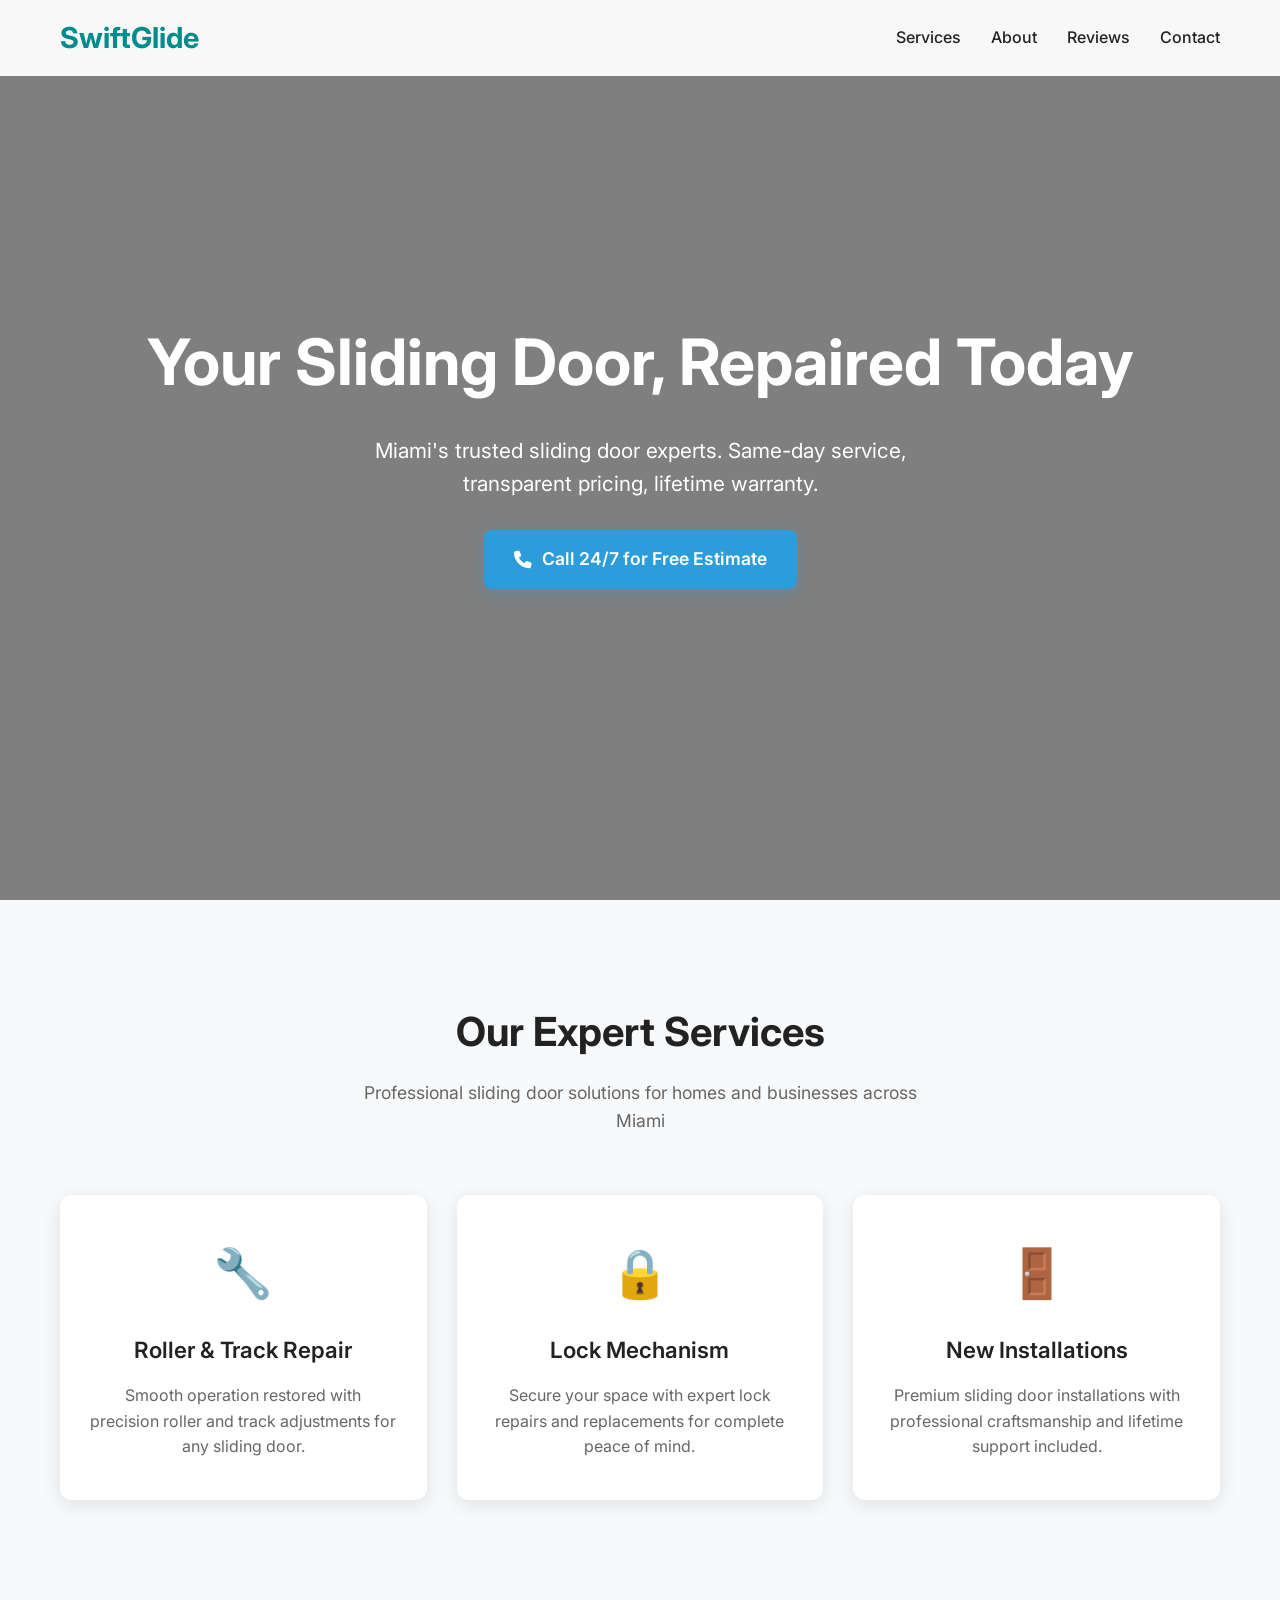
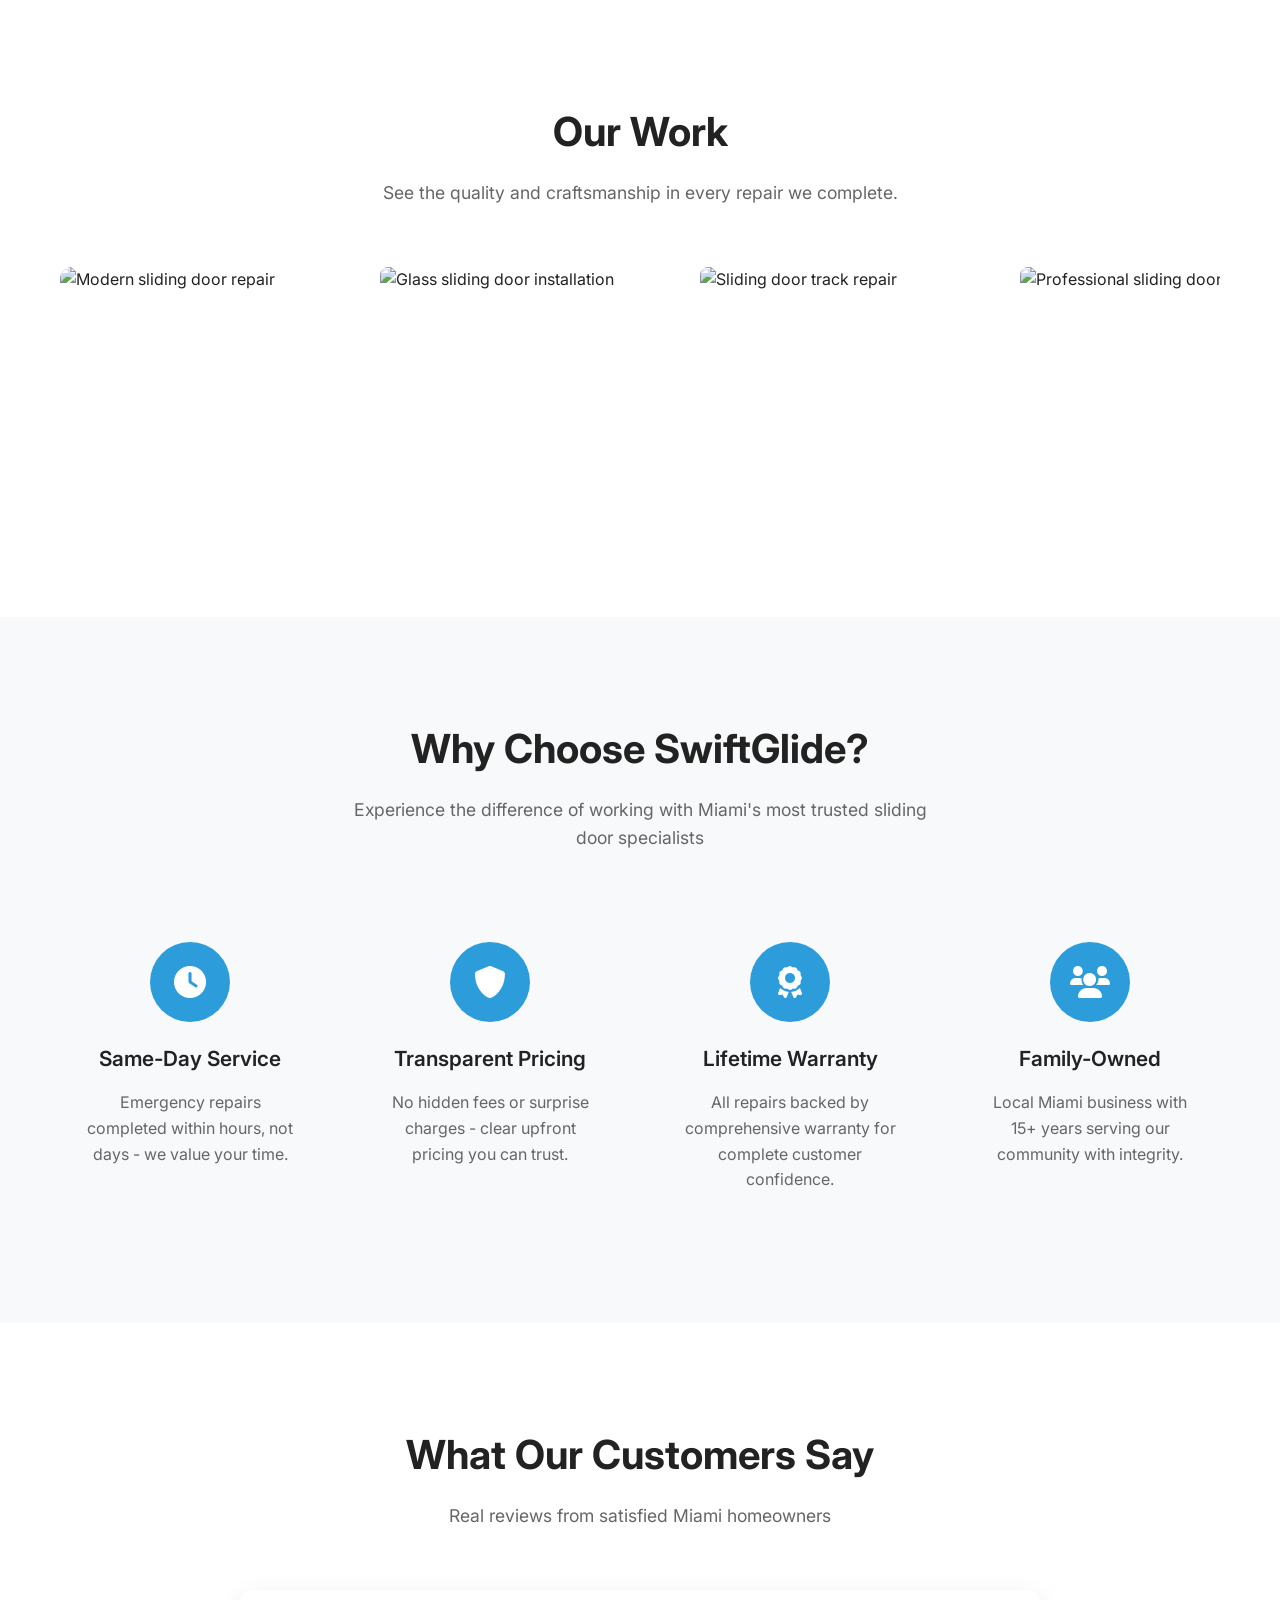
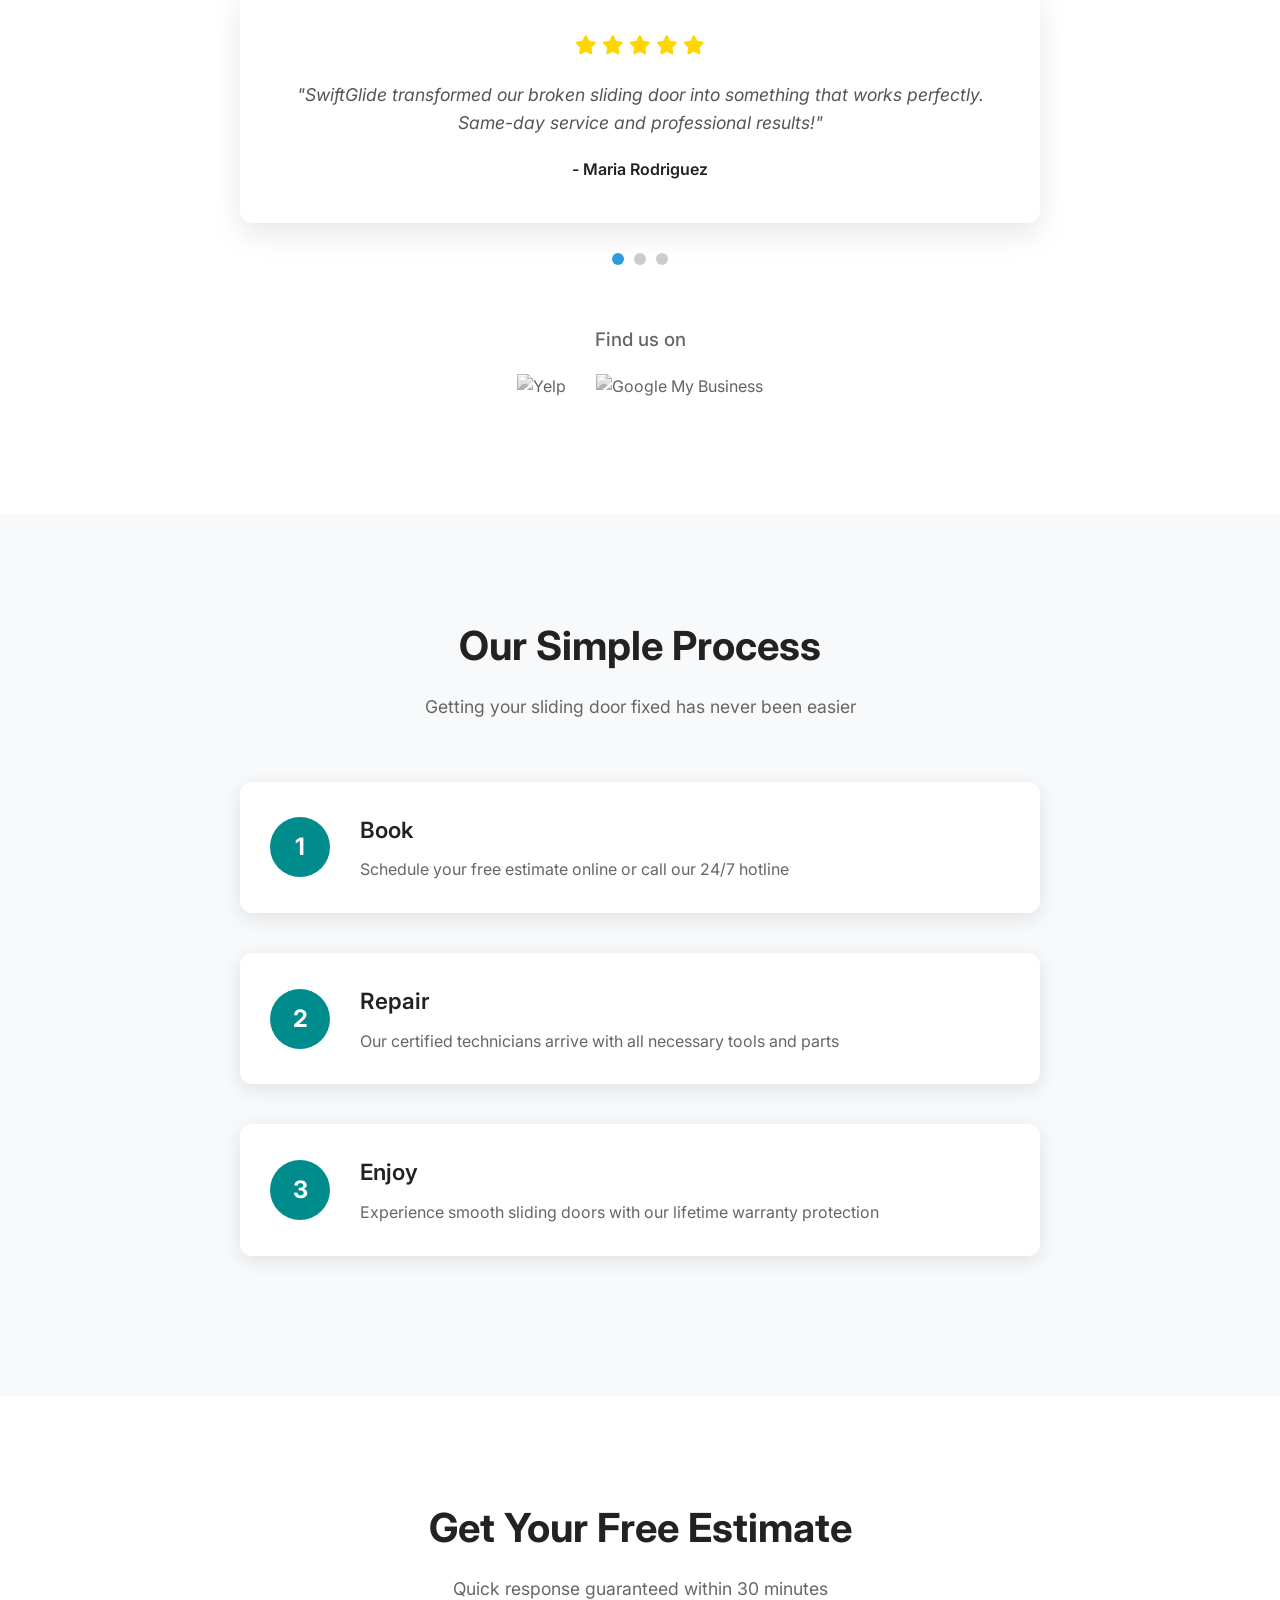
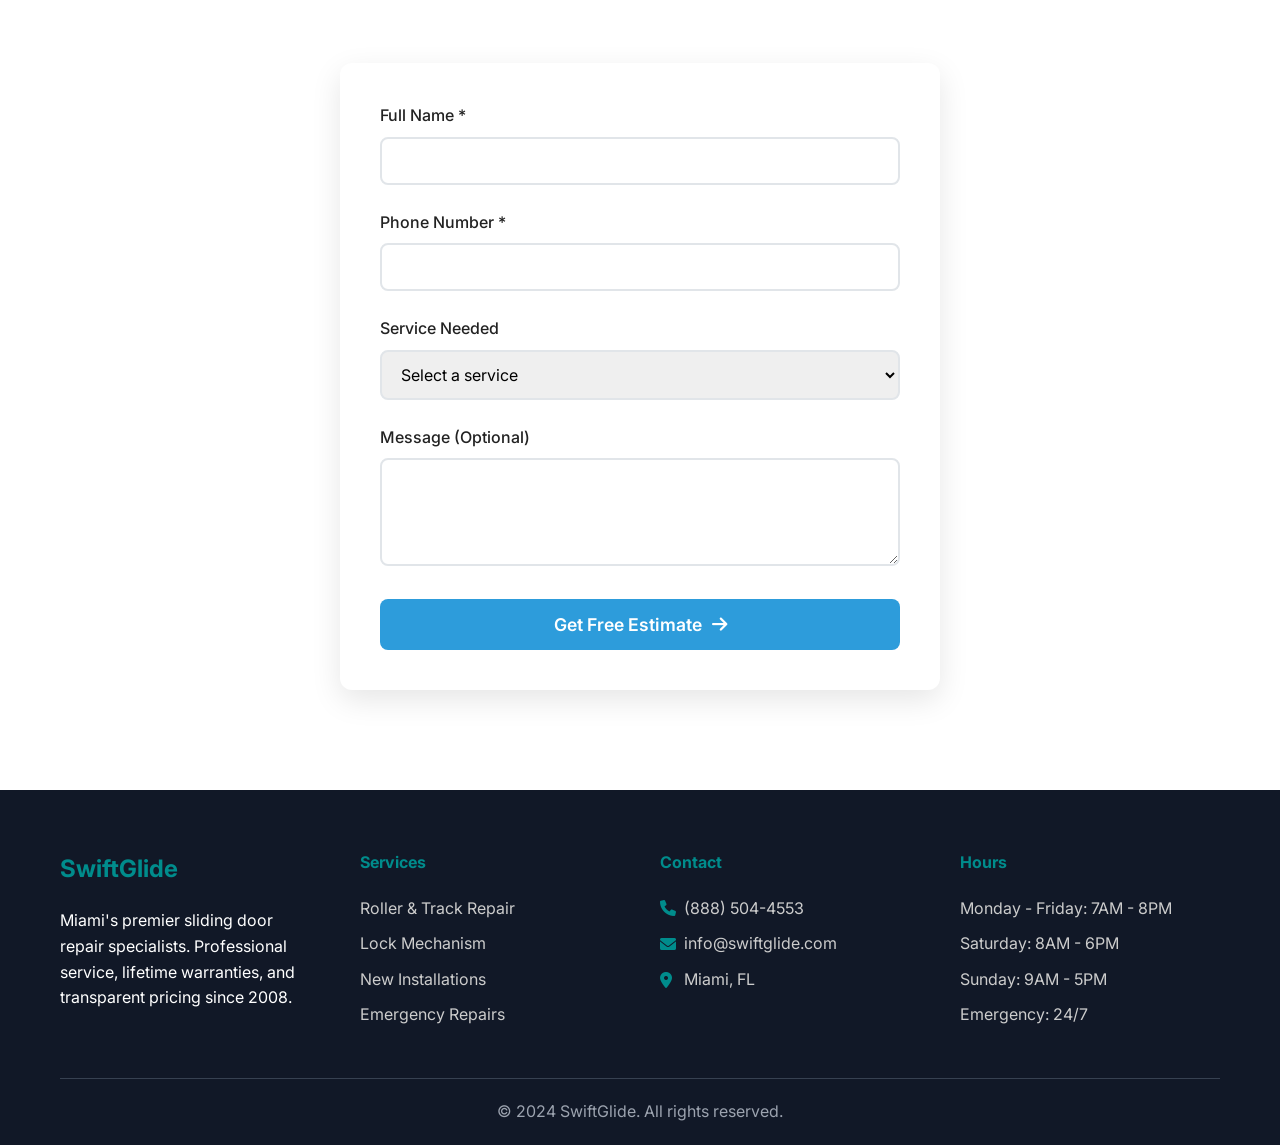
==== swiftglide.html @ d579239a "Create complete landing page for SwiftGlide sliding door repair service Co-authored-by: nehorayamar5" ====
<!DOCTYPE html>
<html lang="en">
<head>
    <meta charset="UTF-8">
    <meta name="viewport" content="width=device-width, initial-scale=1.0">
    <title>SwiftGlide - Miami's Premier Sliding Door Repair Experts</title>
    <link rel="preconnect" href="https://fonts.googleapis.com">
    <link rel="preconnect" href="https://fonts.gstatic.com" crossorigin>
    <link href="https://fonts.googleapis.com/css2?family=Inter:wght@300;400;500;600;700;800&display=swap" rel="stylesheet">
    <link rel="stylesheet" href="https://cdnjs.cloudflare.com/ajax/libs/font-awesome/6.0.0/css/all.min.css">
    
    <style>
        /* Reset and Base Styles */
        * {
            margin: 0;
            padding: 0;
            box-sizing: border-box;
        }

        html {
            scroll-behavior: smooth;
        }

        body {
            font-family: 'Inter', sans-serif;
            line-height: 1.6;
            color: #222;
            overflow-x: hidden;
        }

        .container {
            max-width: 1200px;
            margin: 0 auto;
            padding: 0 20px;
        }

        /* Fade-in Animation */
        .fade-in {
            opacity: 0;
            transform: translateY(30px);
            transition: opacity 0.6s ease, transform 0.6s ease;
        }

        .fade-in.visible {
            opacity: 1;
            transform: translateY(0);
        }

        /* Navigation */
        .navbar {
            position: fixed;
            top: 0;
            width: 100%;
            background: rgba(255, 255, 255, 0.95);
            backdrop-filter: blur(10px);
            z-index: 1000;
            transition: all 0.3s ease;
            padding: 15px 0;
        }

        .navbar.scrolled {
            background: rgba(255, 255, 255, 0.9);
            padding: 10px 0;
            box-shadow: 0 2px 20px rgba(0, 0, 0, 0.1);
        }

        .nav-container {
            max-width: 1200px;
            margin: 0 auto;
            padding: 0 20px;
            display: flex;
            justify-content: space-between;
            align-items: center;
        }

        .nav-logo h2 {
            color: #008C8C;
            font-weight: 700;
            font-size: 1.8rem;
        }

        .nav-menu {
            display: flex;
            list-style: none;
            gap: 30px;
        }

        .nav-link {
            text-decoration: none;
            color: #222;
            font-weight: 500;
            transition: color 0.3s ease;
        }

        .nav-link:hover {
            color: #2D9CDB;
        }

        .hamburger {
            display: none;
            flex-direction: column;
            cursor: pointer;
        }

        .bar {
            width: 25px;
            height: 3px;
            background: #222;
            margin: 3px 0;
            transition: 0.3s;
        }

        /* Hero Section */
        .hero {
            height: 100vh;
            background: linear-gradient(rgba(0, 0, 0, 0.5), rgba(0, 0, 0, 0.5)), 
                        url('https://images.unsplash.com/photo-1558618666-fcd25c85cd64?ixlib=rb-4.0.3&auto=format&fit=crop&w=1920&q=80') center/cover;
            display: flex;
            align-items: center;
            justify-content: center;
            text-align: center;
            color: white;
            position: relative;
        }

        .hero-content h1 {
            font-size: clamp(2.5rem, 5vw, 4rem);
            font-weight: 700;
            margin-bottom: 20px;
        }

        .hero-content p {
            font-size: clamp(1.1rem, 2vw, 1.3rem);
            margin-bottom: 30px;
            max-width: 600px;
            margin-left: auto;
            margin-right: auto;
        }

        .cta-button {
            display: inline-flex;
            align-items: center;
            gap: 10px;
            background: #2D9CDB;
            color: white;
            padding: 15px 30px;
            border-radius: 8px;
            text-decoration: none;
            font-weight: 600;
            font-size: 1.1rem;
            transition: all 0.3s ease;
            box-shadow: 0 4px 15px rgba(45, 156, 219, 0.3);
        }

        .cta-button:hover {
            background: #1E7FB8;
            transform: translateY(-2px);
            box-shadow: 0 6px 20px rgba(45, 156, 219, 0.4);
        }

        /* Section Headers */
        .section-header {
            text-align: center;
            margin-bottom: 60px;
        }

        .section-header h2 {
            font-size: clamp(2rem, 4vw, 2.5rem);
            font-weight: 700;
            margin-bottom: 15px;
            color: #222;
        }

        .section-header p {
            font-size: 1.1rem;
            color: #666;
            max-width: 600px;
            margin: 0 auto;
        }

        /* Services Section */
        .services {
            padding: 100px 0;
            background: #f8f9fa;
        }

        .services-grid {
            display: grid;
            grid-template-columns: repeat(auto-fit, minmax(300px, 1fr));
            gap: 30px;
        }

        .service-card {
            background: white;
            padding: 40px 30px;
            border-radius: 12px;
            text-align: center;
            box-shadow: 0 5px 20px rgba(0, 0, 0, 0.1);
            transition: all 0.3s ease;
        }

        .service-card:hover {
            transform: translateY(-10px);
            box-shadow: 0 15px 40px rgba(0, 0, 0, 0.15);
        }

        .service-icon {
            font-size: 3rem;
            margin-bottom: 20px;
        }

        .service-card h3 {
            font-size: 1.4rem;
            font-weight: 600;
            margin-bottom: 15px;
            color: #222;
        }

        .service-card p {
            color: #666;
            line-height: 1.6;
        }

        /* Gallery Section */
        .gallery {
            padding: 100px 0;
        }

        .gallery-container {
            overflow: hidden;
            border-radius: 12px;
        }

        .gallery-track {
            display: flex;
            gap: 20px;
            cursor: grab;
            user-select: none;
        }

        .gallery-track:active {
            cursor: grabbing;
        }

        .gallery-item {
            flex: 0 0 300px;
            height: 250px;
            border-radius: 8px;
            overflow: hidden;
        }

        .gallery-item img {
            width: 100%;
            height: 100%;
            object-fit: cover;
            transition: transform 0.3s ease;
            cursor: pointer;
        }

        .gallery-item img:hover {
            transform: scale(1.05);
        }

        /* Lightbox */
        .lightbox {
            display: none;
            position: fixed;
            top: 0;
            left: 0;
            width: 100%;
            height: 100%;
            background: rgba(0, 0, 0, 0.9);
            z-index: 2000;
            justify-content: center;
            align-items: center;
        }

        .lightbox img {
            max-width: 90%;
            max-height: 90%;
            object-fit: contain;
        }

        .close-lightbox {
            position: absolute;
            top: 20px;
            right: 30px;
            color: white;
            font-size: 40px;
            cursor: pointer;
        }

        /* Why Choose Us Section */
        .why-choose {
            padding: 100px 0;
            background: #f8f9fa;
        }

        .features-grid {
            display: grid;
            grid-template-columns: repeat(auto-fit, minmax(250px, 1fr));
            gap: 40px;
        }

        .feature-card {
            text-align: center;
            padding: 30px 20px;
        }

        .feature-icon {
            width: 80px;
            height: 80px;
            background: #2D9CDB;
            border-radius: 50%;
            display: flex;
            align-items: center;
            justify-content: center;
            margin: 0 auto 20px;
            color: white;
            font-size: 2rem;
        }

        .feature-card h3 {
            font-size: 1.3rem;
            font-weight: 600;
            margin-bottom: 15px;
            color: #222;
        }

        .feature-card p {
            color: #666;
            line-height: 1.6;
        }

        /* Testimonials Section */
        .testimonials {
            padding: 100px 0;
        }

        .testimonial-container {
            max-width: 800px;
            margin: 0 auto;
            position: relative;
        }

        .testimonial-card {
            background: white;
            padding: 40px;
            border-radius: 12px;
            text-align: center;
            box-shadow: 0 10px 30px rgba(0, 0, 0, 0.1);
            display: none;
        }

        .testimonial-card.active {
            display: block;
        }

        .stars {
            color: #FFD700;
            font-size: 1.2rem;
            margin-bottom: 20px;
        }

        .testimonial-card p {
            font-size: 1.1rem;
            font-style: italic;
            margin-bottom: 20px;
            color: #555;
            line-height: 1.6;
        }

        .testimonial-card h4 {
            color: #222;
            font-weight: 600;
        }

        .testimonial-dots {
            display: flex;
            justify-content: center;
            gap: 10px;
            margin-top: 30px;
        }

        .dot {
            width: 12px;
            height: 12px;
            border-radius: 50%;
            background: #ccc;
            cursor: pointer;
            transition: background 0.3s ease;
        }

        .dot.active {
            background: #2D9CDB;
        }

        .social-proof {
            text-align: center;
            margin-top: 60px;
        }

        .social-proof h3 {
            margin-bottom: 20px;
            color: #666;
            font-weight: 500;
        }

        .social-logos {
            display: flex;
            justify-content: center;
            gap: 30px;
            align-items: center;
        }

        .social-logo {
            height: 40px;
            filter: grayscale(100%);
            opacity: 0.7;
            transition: all 0.3s ease;
        }

        .social-logo:hover {
            filter: grayscale(0%);
            opacity: 1;
        }

        /* Process Section */
        .process {
            padding: 100px 0;
            background: #f8f9fa;
        }

        .process-steps {
            max-width: 800px;
            margin: 0 auto;
        }

        .process-step {
            display: flex;
            align-items: center;
            gap: 30px;
            margin-bottom: 40px;
            padding: 30px;
            background: white;
            border-radius: 12px;
            box-shadow: 0 5px 20px rgba(0, 0, 0, 0.1);
        }

        .step-number {
            width: 60px;
            height: 60px;
            background: #008C8C;
            color: white;
            border-radius: 50%;
            display: flex;
            align-items: center;
            justify-content: center;
            font-size: 1.5rem;
            font-weight: 700;
            flex-shrink: 0;
        }

        .step-content h3 {
            font-size: 1.4rem;
            font-weight: 600;
            margin-bottom: 10px;
            color: #222;
        }

        .step-content p {
            color: #666;
            line-height: 1.6;
        }

        /* Contact Section */
        .contact {
            padding: 100px 0;
        }

        .contact-form {
            max-width: 600px;
            margin: 0 auto;
            background: white;
            padding: 40px;
            border-radius: 12px;
            box-shadow: 0 10px 30px rgba(0, 0, 0, 0.1);
        }

        .form-group {
            margin-bottom: 25px;
        }

        .form-group label {
            display: block;
            margin-bottom: 8px;
            font-weight: 500;
            color: #222;
        }

        .form-group input,
        .form-group select,
        .form-group textarea {
            width: 100%;
            padding: 12px 15px;
            border: 2px solid #e1e5e9;
            border-radius: 8px;
            font-family: 'Inter', sans-serif;
            font-size: 1rem;
            transition: border-color 0.3s ease;
        }

        .form-group input:focus,
        .form-group select:focus,
        .form-group textarea:focus {
            outline: none;
            border-color: #2D9CDB;
        }

        .submit-button {
            width: 100%;
            background: #2D9CDB;
            color: white;
            padding: 15px;
            border: none;
            border-radius: 8px;
            font-family: 'Inter', sans-serif;
            font-size: 1.1rem;
            font-weight: 600;
            cursor: pointer;
            transition: all 0.3s ease;
            display: flex;
            align-items: center;
            justify-content: center;
            gap: 10px;
        }

        .submit-button:hover {
            background: #1E7FB8;
            transform: translateY(-2px);
            box-shadow: 0 6px 20px rgba(45, 156, 219, 0.3);
        }

        /* Footer */
        .footer {
            background: #111827;
            color: white;
            padding: 60px 0 20px;
        }

        .footer-content {
            display: grid;
            grid-template-columns: repeat(auto-fit, minmax(250px, 1fr));
            gap: 40px;
            margin-bottom: 40px;
        }

        .footer-column h3,
        .footer-column h4 {
            margin-bottom: 20px;
            color: #008C8C;
        }

        .footer-column h3 {
            font-size: 1.5rem;
        }

        .footer-column ul {
            list-style: none;
        }

        .footer-column ul li {
            margin-bottom: 10px;
            color: #ccc;
            display: flex;
            align-items: center;
            gap: 8px;
        }

        .footer-column ul li i {
            color: #008C8C;
            width: 16px;
        }

        .footer-bottom {
            text-align: center;
            padding-top: 20px;
            border-top: 1px solid #374151;
            color: #9CA3AF;
        }

        /* Mobile Sticky Call Button */
        .mobile-call-button {
            display: none;
            position: fixed;
            bottom: 0;
            left: 0;
            right: 0;
            background: #2D9CDB;
            z-index: 1000;
            padding: 15px;
        }

        .mobile-call-button a {
            display: flex;
            align-items: center;
            justify-content: center;
            gap: 10px;
            color: white;
            text-decoration: none;
            font-weight: 600;
            font-size: 1.1rem;
        }

        /* Responsive Design */
        @media (max-width: 768px) {
            .hamburger {
                display: flex;
            }
            
            .nav-menu {
                position: fixed;
                left: -100%;
                top: 70px;
                flex-direction: column;
                background: white;
                width: 100%;
                text-align: center;
                transition: 0.3s;
                box-shadow: 0 10px 27px rgba(0, 0, 0, 0.05);
                padding: 30px 0;
            }
            
            .nav-menu.active {
                left: 0;
            }
            
            .nav-menu li {
                margin: 10px 0;
            }
            
            .hamburger.active .bar:nth-child(2) {
                opacity: 0;
            }
            
            .hamburger.active .bar:nth-child(1) {
                transform: translateY(8px) rotate(45deg);
            }
            
            .hamburger.active .bar:nth-child(3) {
                transform: translateY(-8px) rotate(-45deg);
            }
            
            .hero-content h1 {
                font-size: 2.5rem;
            }
            
            .services-grid {
                grid-template-columns: 1fr;
                gap: 20px;
            }
            
            .features-grid {
                grid-template-columns: repeat(auto-fit, minmax(200px, 1fr));
                gap: 30px;
            }
            
            .process-step {
                flex-direction: column;
                text-align: center;
                gap: 20px;
            }
            
            .gallery-item {
                flex: 0 0 250px;
            }
            
            .footer-content {
                grid-template-columns: 1fr;
                gap: 30px;
                text-align: center;
            }
            
            .mobile-call-button {
                display: block;
            }
            
            .contact {
                padding-bottom: 120px;
            }
            
            .social-logos {
                flex-direction: column;
                gap: 20px;
            }
        }

        @media (max-width: 480px) {
            .container {
                padding: 0 15px;
            }
            
            .hero-content h1 {
                font-size: 2rem;
            }
            
            .service-card,
            .contact-form {
                padding: 30px 20px;
            }
            
            .gallery-item {
                flex: 0 0 200px;
                height: 200px;
            }
            
            .testimonial-card {
                padding: 30px 20px;
            }
        }

        /* Animation delays for staggered effects */
        .fade-in:nth-child(1) { transition-delay: 0.1s; }
        .fade-in:nth-child(2) { transition-delay: 0.2s; }
        .fade-in:nth-child(3) { transition-delay: 0.3s; }
        .fade-in:nth-child(4) { transition-delay: 0.4s; }

        .service-card:nth-child(1) { transition-delay: 0.1s; }
        .service-card:nth-child(2) { transition-delay: 0.2s; }
        .service-card:nth-child(3) { transition-delay: 0.3s; }

        .feature-card:nth-child(1) { transition-delay: 0.1s; }
        .feature-card:nth-child(2) { transition-delay: 0.2s; }
        .feature-card:nth-child(3) { transition-delay: 0.3s; }
        .feature-card:nth-child(4) { transition-delay: 0.4s; }
    </style>
</head>
<body>
    <!-- Sticky Navigation -->
    <nav class="navbar" id="navbar">
        <div class="nav-container">
            <div class="nav-logo">
                <h2>SwiftGlide</h2>
            </div>
            <ul class="nav-menu" id="nav-menu">
                <li class="nav-item">
                    <a href="#services" class="nav-link">Services</a>
                </li>
                <li class="nav-item">
                    <a href="#about" class="nav-link">About</a>
                </li>
                <li class="nav-item">
                    <a href="#reviews" class="nav-link">Reviews</a>
                </li>
                <li class="nav-item">
                    <a href="#contact" class="nav-link">Contact</a>
                </li>
            </ul>
            <div class="hamburger" id="hamburger">
                <span class="bar"></span>
                <span class="bar"></span>
                <span class="bar"></span>
            </div>
        </div>
    </nav>

    <!-- Hero Section -->
    <section class="hero" id="hero">
        <div class="hero-overlay"></div>
        <div class="hero-content">
            <h1 class="fade-in">Your Sliding Door, Repaired Today</h1>
            <p class="fade-in">Miami's trusted sliding door experts. Same-day service, transparent pricing, lifetime warranty.</p>
            <a href="tel:+18885044553" class="cta-button fade-in">
                <i class="fas fa-phone"></i>
                Call 24/7 for Free Estimate
            </a>
        </div>
    </section>

    <!-- Services Section -->
    <section class="services" id="services">
        <div class="container">
            <div class="section-header fade-in">
                <h2>Our Expert Services</h2>
                <p>Professional sliding door solutions for homes and businesses across Miami</p>
            </div>
            <div class="services-grid">
                <div class="service-card fade-in">
                    <div class="service-icon">🔧</div>
                    <h3>Roller & Track Repair</h3>
                    <p>Smooth operation restored with precision roller and track adjustments for any sliding door.</p>
                </div>
                <div class="service-card fade-in">
                    <div class="service-icon">🔒</div>
                    <h3>Lock Mechanism</h3>
                    <p>Secure your space with expert lock repairs and replacements for complete peace of mind.</p>
                </div>
                <div class="service-card fade-in">
                    <div class="service-icon">🚪</div>
                    <h3>New Installations</h3>
                    <p>Premium sliding door installations with professional craftsmanship and lifetime support included.</p>
                </div>
            </div>
        </div>
    </section>

    <!-- Our Work Gallery -->
    <section class="gallery" id="gallery">
        <div class="container">
            <div class="section-header fade-in">
                <h2>Our Work</h2>
                <p>See the quality and craftsmanship in every repair we complete.</p>
            </div>
            <div class="gallery-container fade-in">
                <div class="gallery-track" id="gallery-track">
                    <div class="gallery-item">
                        <img src="https://images.unsplash.com/photo-1558618666-fcd25c85cd64?ixlib=rb-4.0.3&auto=format&fit=crop&w=800&q=80" alt="Modern sliding door repair" onclick="openLightbox(this.src)">
                    </div>
                    <div class="gallery-item">
                        <img src="https://images.unsplash.com/photo-1560448204-e02f11c3d0e2?ixlib=rb-4.0.3&auto=format&fit=crop&w=800&q=80" alt="Glass sliding door installation" onclick="openLightbox(this.src)">
                    </div>
                    <div class="gallery-item">
                        <img src="https://images.unsplash.com/photo-1586023492125-27b2c045efd7?ixlib=rb-4.0.3&auto=format&fit=crop&w=800&q=80" alt="Sliding door track repair" onclick="openLightbox(this.src)">
                    </div>
                    <div class="gallery-item">
                        <img src="https://images.unsplash.com/photo-1502005229762-cf1b2da7c5d6?ixlib=rb-4.0.3&auto=format&fit=crop&w=800&q=80" alt="Professional sliding door service" onclick="openLightbox(this.src)">
                    </div>
                </div>
            </div>
        </div>
    </section>

    <!-- Lightbox -->
    <div class="lightbox" id="lightbox" onclick="closeLightbox()">
        <img id="lightbox-img" src="" alt="">
        <span class="close-lightbox">&times;</span>
    </div>

    <!-- Why Choose Us Section -->
    <section class="why-choose" id="about">
        <div class="container">
            <div class="section-header fade-in">
                <h2>Why Choose SwiftGlide?</h2>
                <p>Experience the difference of working with Miami's most trusted sliding door specialists</p>
            </div>
            <div class="features-grid">
                <div class="feature-card fade-in">
                    <div class="feature-icon">
                        <i class="fas fa-clock"></i>
                    </div>
                    <h3>Same-Day Service</h3>
                    <p>Emergency repairs completed within hours, not days - we value your time.</p>
                </div>
                <div class="feature-card fade-in">
                    <div class="feature-icon">
                        <i class="fas fa-shield-alt"></i>
                    </div>
                    <h3>Transparent Pricing</h3>
                    <p>No hidden fees or surprise charges - clear upfront pricing you can trust.</p>
                </div>
                <div class="feature-card fade-in">
                    <div class="feature-icon">
                        <i class="fas fa-award"></i>
                    </div>
                    <h3>Lifetime Warranty</h3>
                    <p>All repairs backed by comprehensive warranty for complete customer confidence.</p>
                </div>
                <div class="feature-card fade-in">
                    <div class="feature-icon">
                        <i class="fas fa-users"></i>
                    </div>
                    <h3>Family-Owned</h3>
                    <p>Local Miami business with 15+ years serving our community with integrity.</p>
                </div>
            </div>
        </div>
    </section>

    <!-- Testimonials Section -->
    <section class="testimonials" id="reviews">
        <div class="container">
            <div class="section-header fade-in">
                <h2>What Our Customers Say</h2>
                <p>Real reviews from satisfied Miami homeowners</p>
            </div>
            <div class="testimonial-container fade-in">
                <div class="testimonial-card active" data-testimonial="0">
                    <div class="stars">
                        <i class="fas fa-star"></i>
                        <i class="fas fa-star"></i>
                        <i class="fas fa-star"></i>
                        <i class="fas fa-star"></i>
                        <i class="fas fa-star"></i>
                    </div>
                    <p>"SwiftGlide transformed our broken sliding door into something that works perfectly. Same-day service and professional results!"</p>
                    <h4>- Maria Rodriguez</h4>
                </div>
                <div class="testimonial-card" data-testimonial="1">
                    <div class="stars">
                        <i class="fas fa-star"></i>
                        <i class="fas fa-star"></i>
                        <i class="fas fa-star"></i>
                        <i class="fas fa-star"></i>
                        <i class="fas fa-star"></i>
                    </div>
                    <p>"Exceptional service! They fixed our sliding door quickly and the pricing was exactly what they quoted. Highly recommend!"</p>
                    <h4>- James Chen</h4>
                </div>
                <div class="testimonial-card" data-testimonial="2">
                    <div class="stars">
                        <i class="fas fa-star"></i>
                        <i class="fas fa-star"></i>
                        <i class="fas fa-star"></i>
                        <i class="fas fa-star"></i>
                        <i class="fas fa-star"></i>
                    </div>
                    <p>"Professional, reliable, and honest. SwiftGlide is the only company I'll call for sliding door issues. Great lifetime warranty too!"</p>
                    <h4>- Sarah Thompson</h4>
                </div>
                <div class="testimonial-dots">
                    <span class="dot active" data-slide="0"></span>
                    <span class="dot" data-slide="1"></span>
                    <span class="dot" data-slide="2"></span>
                </div>
            </div>
            <div class="social-proof fade-in">
                <h3>Find us on</h3>
                <div class="social-logos">
                    <img src="https://upload.wikimedia.org/wikipedia/commons/a/ad/Yelp_Logo.svg" alt="Yelp" class="social-logo">
                    <img src="https://upload.wikimedia.org/wikipedia/commons/c/c1/Google_%22G%22_logo.svg" alt="Google My Business" class="social-logo">
                </div>
            </div>
        </div>
    </section>

    <!-- Our Simple Process -->
    <section class="process">
        <div class="container">
            <div class="section-header fade-in">
                <h2>Our Simple Process</h2>
                <p>Getting your sliding door fixed has never been easier</p>
            </div>
            <div class="process-steps">
                <div class="process-step fade-in">
                    <div class="step-number">1</div>
                    <div class="step-content">
                        <h3>Book</h3>
                        <p>Schedule your free estimate online or call our 24/7 hotline</p>
                    </div>
                </div>
                <div class="process-step fade-in">
                    <div class="step-number">2</div>
                    <div class="step-content">
                        <h3>Repair</h3>
                        <p>Our certified technicians arrive with all necessary tools and parts</p>
                    </div>
                </div>
                <div class="process-step fade-in">
                    <div class="step-number">3</div>
                    <div class="step-content">
                        <h3>Enjoy</h3>
                        <p>Experience smooth sliding doors with our lifetime warranty protection</p>
                    </div>
                </div>
            </div>
        </div>
    </section>

    <!-- Contact Form Section -->
    <section class="contact" id="contact">
        <div class="container">
            <div class="section-header fade-in">
                <h2>Get Your Free Estimate</h2>
                <p>Quick response guaranteed within 30 minutes</p>
            </div>
            <form class="contact-form fade-in" id="contact-form">
                <div class="form-group">
                    <label for="fullName">Full Name *</label>
                    <input type="text" id="fullName" name="fullName" required>
                </div>
                <div class="form-group">
                    <label for="phone">Phone Number *</label>
                    <input type="tel" id="phone" name="phone" required>
                </div>
                <div class="form-group">
                    <label for="service">Service Needed</label>
                    <select id="service" name="service">
                        <option value="">Select a service</option>
                        <option value="roller-track">Roller & Track Repair</option>
                        <option value="lock-mechanism">Lock Mechanism</option>
                        <option value="new-installation">New Installation</option>
                        <option value="emergency-repair">Emergency Repair</option>
                    </select>
                </div>
                <div class="form-group">
                    <label for="message">Message (Optional)</label>
                    <textarea id="message" name="message" rows="4"></textarea>
                </div>
                <button type="submit" class="submit-button">
                    Get Free Estimate
                    <i class="fas fa-arrow-right"></i>
                </button>
            </form>
        </div>
    </section>

    <!-- Footer -->
    <footer class="footer">
        <div class="container">
            <div class="footer-content">
                <div class="footer-column">
                    <h3>SwiftGlide</h3>
                    <p>Miami's premier sliding door repair specialists. Professional service, lifetime warranties, and transparent pricing since 2008.</p>
                </div>
                <div class="footer-column">
                    <h4>Services</h4>
                    <ul>
                        <li>Roller & Track Repair</li>
                        <li>Lock Mechanism</li>
                        <li>New Installations</li>
                        <li>Emergency Repairs</li>
                    </ul>
                </div>
                <div class="footer-column">
                    <h4>Contact</h4>
                    <ul>
                        <li><i class="fas fa-phone"></i> (888) 504-4553</li>
                        <li><i class="fas fa-envelope"></i> info@swiftglide.com</li>
                        <li><i class="fas fa-map-marker-alt"></i> Miami, FL</li>
                    </ul>
                </div>
                <div class="footer-column">
                    <h4>Hours</h4>
                    <ul>
                        <li>Monday - Friday: 7AM - 8PM</li>
                        <li>Saturday: 8AM - 6PM</li>
                        <li>Sunday: 9AM - 5PM</li>
                        <li>Emergency: 24/7</li>
                    </ul>
                </div>
            </div>
            <div class="footer-bottom">
                <p>&copy; 2024 SwiftGlide. All rights reserved.</p>
            </div>
        </div>
    </footer>

    <!-- Mobile Sticky Call Button -->
    <div class="mobile-call-button">
        <a href="tel:+18885044553">
            <i class="fas fa-phone"></i>
            Call Now
        </a>
    </div>

    <script>
        // DOM Elements
        const navbar = document.getElementById('navbar');
        const hamburger = document.getElementById('hamburger');
        const navMenu = document.getElementById('nav-menu');
        const galleryTrack = document.getElementById('gallery-track');
        const lightbox = document.getElementById('lightbox');
        const lightboxImg = document.getElementById('lightbox-img');
        const contactForm = document.getElementById('contact-form');

        // Mobile Navigation Toggle
        hamburger.addEventListener('click', () => {
            hamburger.classList.toggle('active');
            navMenu.classList.toggle('active');
        });

        // Close mobile menu when clicking on nav links
        document.querySelectorAll('.nav-link').forEach(link => {
            link.addEventListener('click', () => {
                hamburger.classList.remove('active');
                navMenu.classList.remove('active');
            });
        });

        // Navbar scroll effect
        window.addEventListener('scroll', () => {
            if (window.scrollY > 50) {
                navbar.classList.add('scrolled');
            } else {
                navbar.classList.remove('scrolled');
            }
        });

        // Fade-in on scroll animation
        const observerOptions = {
            threshold: 0.1,
            rootMargin: '0px 0px -50px 0px'
        };

        const observer = new IntersectionObserver((entries) => {
            entries.forEach(entry => {
                if (entry.isIntersecting) {
                    entry.target.classList.add('visible');
                }
            });
        }, observerOptions);

        // Observe all fade-in elements
        document.querySelectorAll('.fade-in').forEach(el => {
            observer.observe(el);
        });

        // Testimonial Carousel
        let currentTestimonial = 0;
        const testimonials = document.querySelectorAll('.testimonial-card');
        const dots = document.querySelectorAll('.dot');

        function showTestimonial(index) {
            // Hide all testimonials
            testimonials.forEach(testimonial => {
                testimonial.classList.remove('active');
            });
            
            // Remove active class from all dots
            dots.forEach(dot => {
                dot.classList.remove('active');
            });
            
            // Show current testimonial and activate dot
            if (testimonials[index]) {
                testimonials[index].classList.add('active');
                dots[index].classList.add('active');
            }
        }

        function nextTestimonial() {
            currentTestimonial = (currentTestimonial + 1) % testimonials.length;
            showTestimonial(currentTestimonial);
        }

        // Auto-rotate testimonials every 5 seconds
        setInterval(nextTestimonial, 5000);

        // Dot click handlers
        dots.forEach((dot, index) => {
            dot.addEventListener('click', () => {
                currentTestimonial = index;
                showTestimonial(currentTestimonial);
            });
        });

        // Gallery Drag Functionality
        let isDown = false;
        let startX;
        let scrollLeft;

        if (galleryTrack) {
            galleryTrack.addEventListener('mousedown', (e) => {
                isDown = true;
                galleryTrack.classList.add('active');
                startX = e.pageX - galleryTrack.offsetLeft;
                scrollLeft = galleryTrack.scrollLeft;
            });

            galleryTrack.addEventListener('mouseleave', () => {
                isDown = false;
                galleryTrack.classList.remove('active');
            });

            galleryTrack.addEventListener('mouseup', () => {
                isDown = false;
                galleryTrack.classList.remove('active');
            });

            galleryTrack.addEventListener('mousemove', (e) => {
                if (!isDown) return;
                e.preventDefault();
                const x = e.pageX - galleryTrack.offsetLeft;
                const walk = (x - startX) * 2;
                galleryTrack.scrollLeft = scrollLeft - walk;
            });

            // Touch events for mobile
            galleryTrack.addEventListener('touchstart', (e) => {
                isDown = true;
                startX = e.touches[0].pageX - galleryTrack.offsetLeft;
                scrollLeft = galleryTrack.scrollLeft;
            });

            galleryTrack.addEventListener('touchmove', (e) => {
                if (!isDown) return;
                const x = e.touches[0].pageX - galleryTrack.offsetLeft;
                const walk = (x - startX) * 2;
                galleryTrack.scrollLeft = scrollLeft - walk;
            });

            galleryTrack.addEventListener('touchend', () => {
                isDown = false;
            });
        }

        // Lightbox functionality
        function openLightbox(src) {
            lightboxImg.src = src;
            lightbox.style.display = 'flex';
            document.body.style.overflow = 'hidden';
        }

        function closeLightbox() {
            lightbox.style.display = 'none';
            document.body.style.overflow = 'auto';
        }

        // Close lightbox with Escape key
        document.addEventListener('keydown', (e) => {
            if (e.key === 'Escape' && lightbox.style.display === 'flex') {
                closeLightbox();
            }
        });

        // Smooth scrolling for navigation links
        document.querySelectorAll('a[href^="#"]').forEach(anchor => {
            anchor.addEventListener('click', function (e) {
                e.preventDefault();
                const target = document.querySelector(this.getAttribute('href'));
                if (target) {
                    const offsetTop = target.offsetTop - 80; // Account for fixed navbar
                    window.scrollTo({
                        top: offsetTop,
                        behavior: 'smooth'
                    });
                }
            });
        });

        // Contact Form Handling
        if (contactForm) {
            contactForm.addEventListener('submit', function(e) {
                e.preventDefault();
                
                // Get form data
                const formData = new FormData(contactForm);
                const data = Object.fromEntries(formData);
                
                // Simple form validation
                if (!data.fullName.trim() || !data.phone.trim()) {
                    alert('Please fill in all required fields.');
                    return;
                }
                
                // Phone number validation (basic)
                const phoneRegex = /^[\+]?[1-9][\d]{0,15}$/;
                if (!phoneRegex.test(data.phone.replace(/[\s\-\(\)]/g, ''))) {
                    alert('Please enter a valid phone number.');
                    return;
                }
                
                // Simulate form submission
                const submitButton = contactForm.querySelector('.submit-button');
                const originalText = submitButton.innerHTML;
                
                submitButton.innerHTML = '<i class="fas fa-spinner fa-spin"></i> Sending...';
                submitButton.disabled = true;
                
                // Simulate API call
                setTimeout(() => {
                    alert('Thank you! We\'ll contact you within 30 minutes for your free estimate.');
                    contactForm.reset();
                    submitButton.innerHTML = originalText;
                    submitButton.disabled = false;
                }, 2000);
            });
        }

        // Initialize animations on page load
        document.addEventListener('DOMContentLoaded', () => {
            // Add initial fade-in to hero content
            setTimeout(() => {
                document.querySelectorAll('.hero .fade-in').forEach((el, index) => {
                    setTimeout(() => {
                        el.classList.add('visible');
                    }, index * 200);
                });
            }, 500);
            
            // Initialize first testimonial
            showTestimonial(0);
        });
    </script>
</body>
</html>
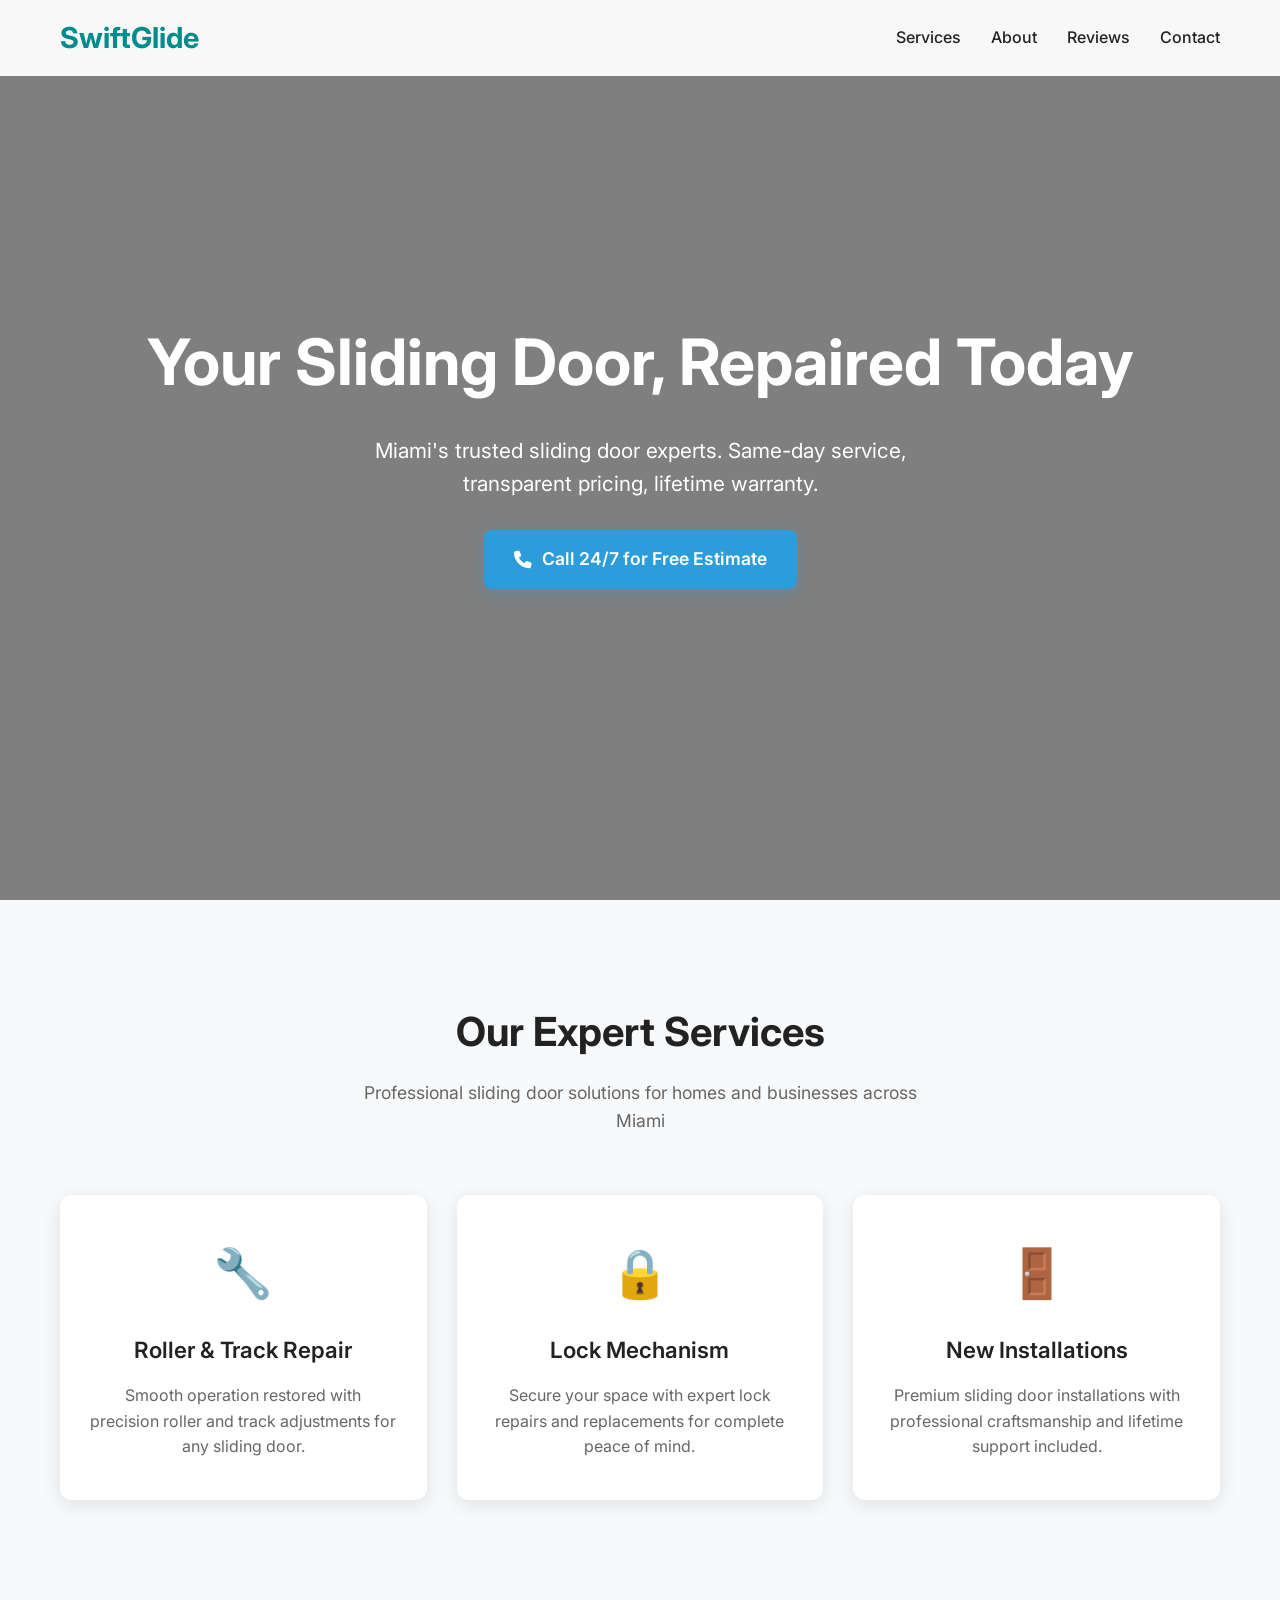
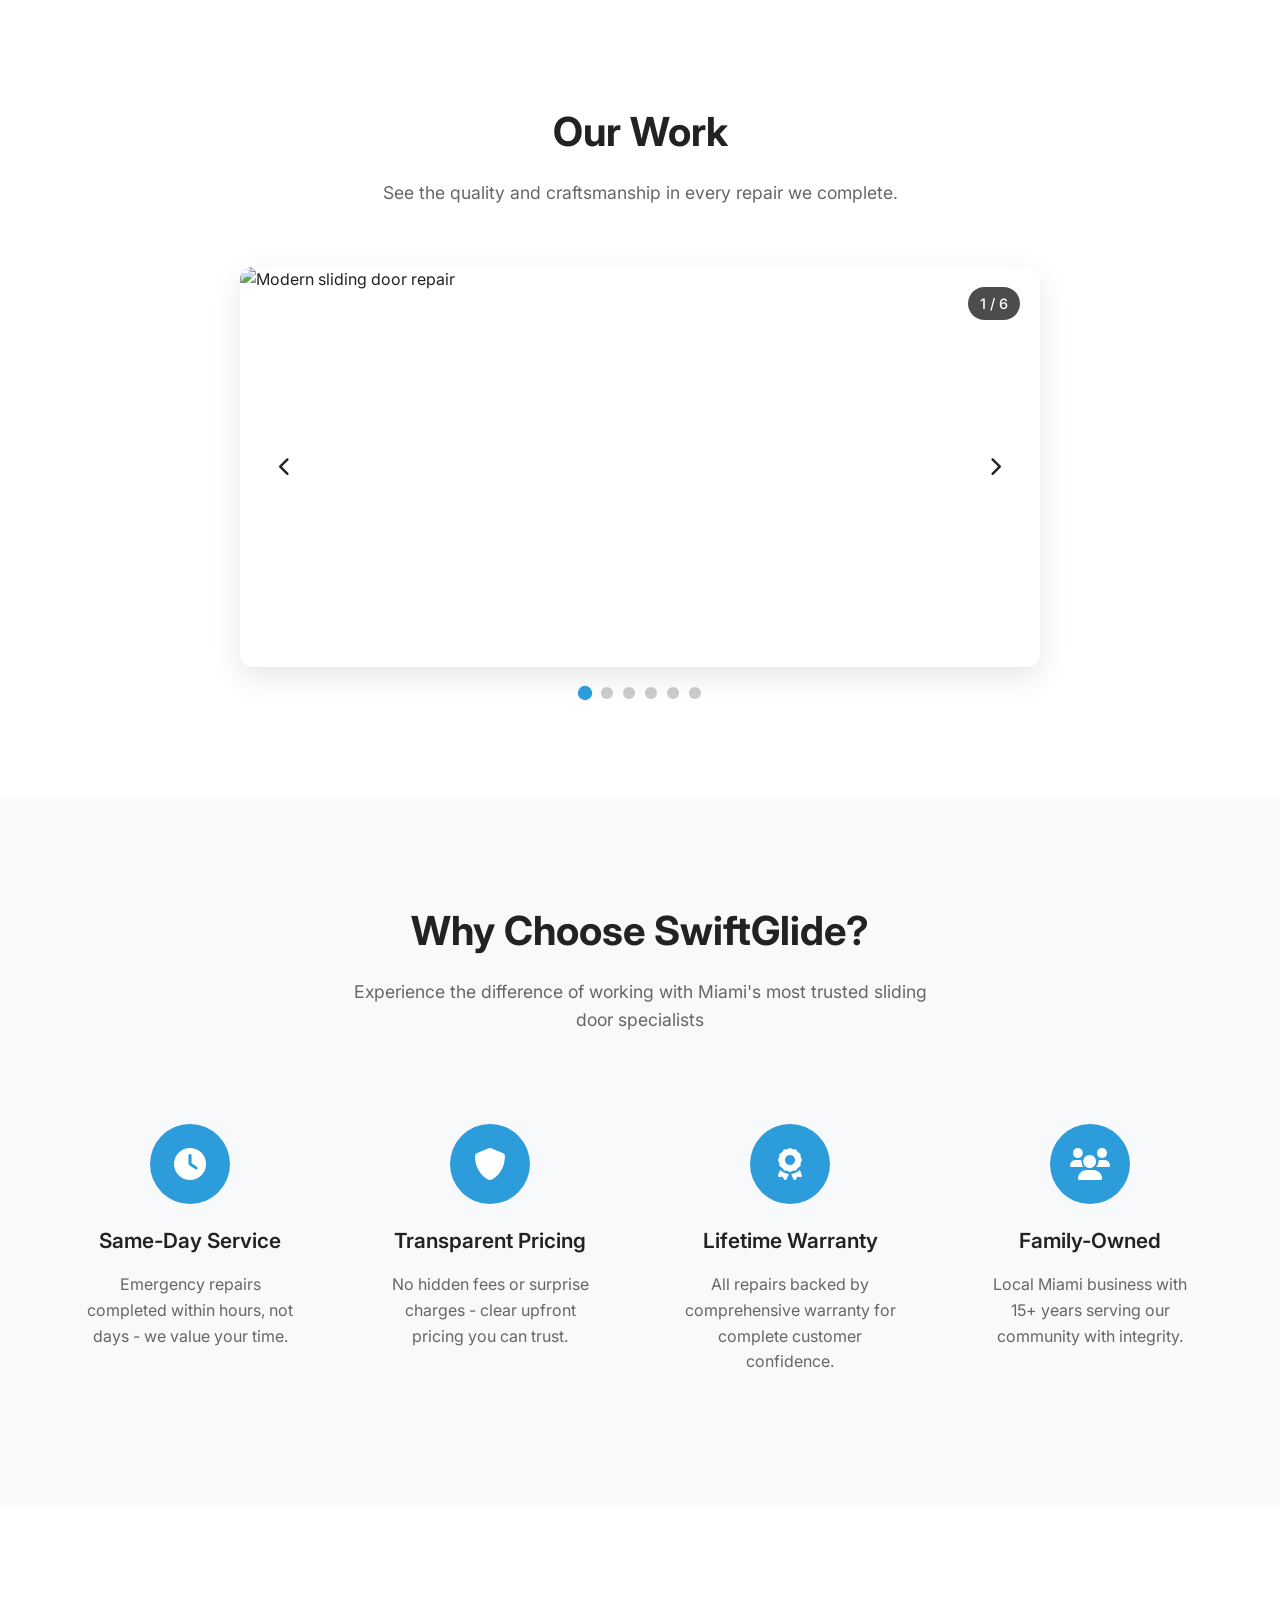
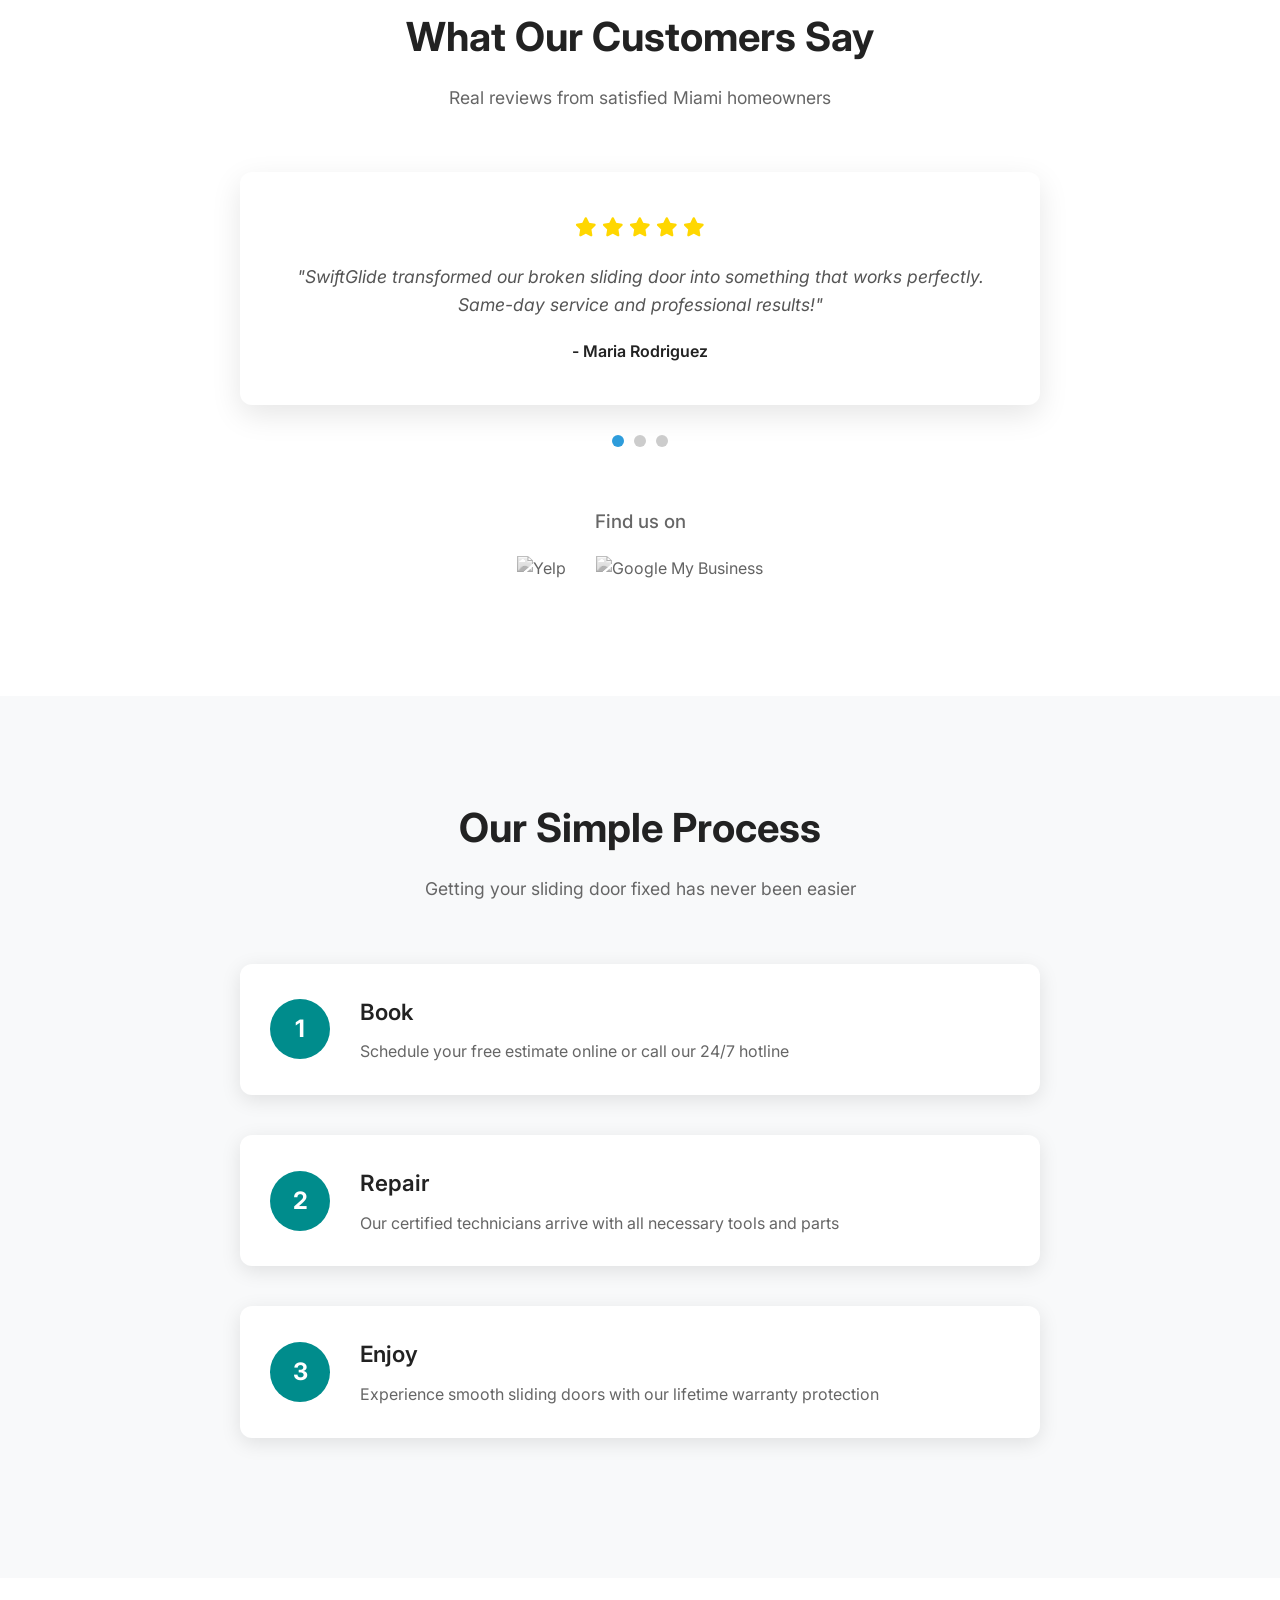
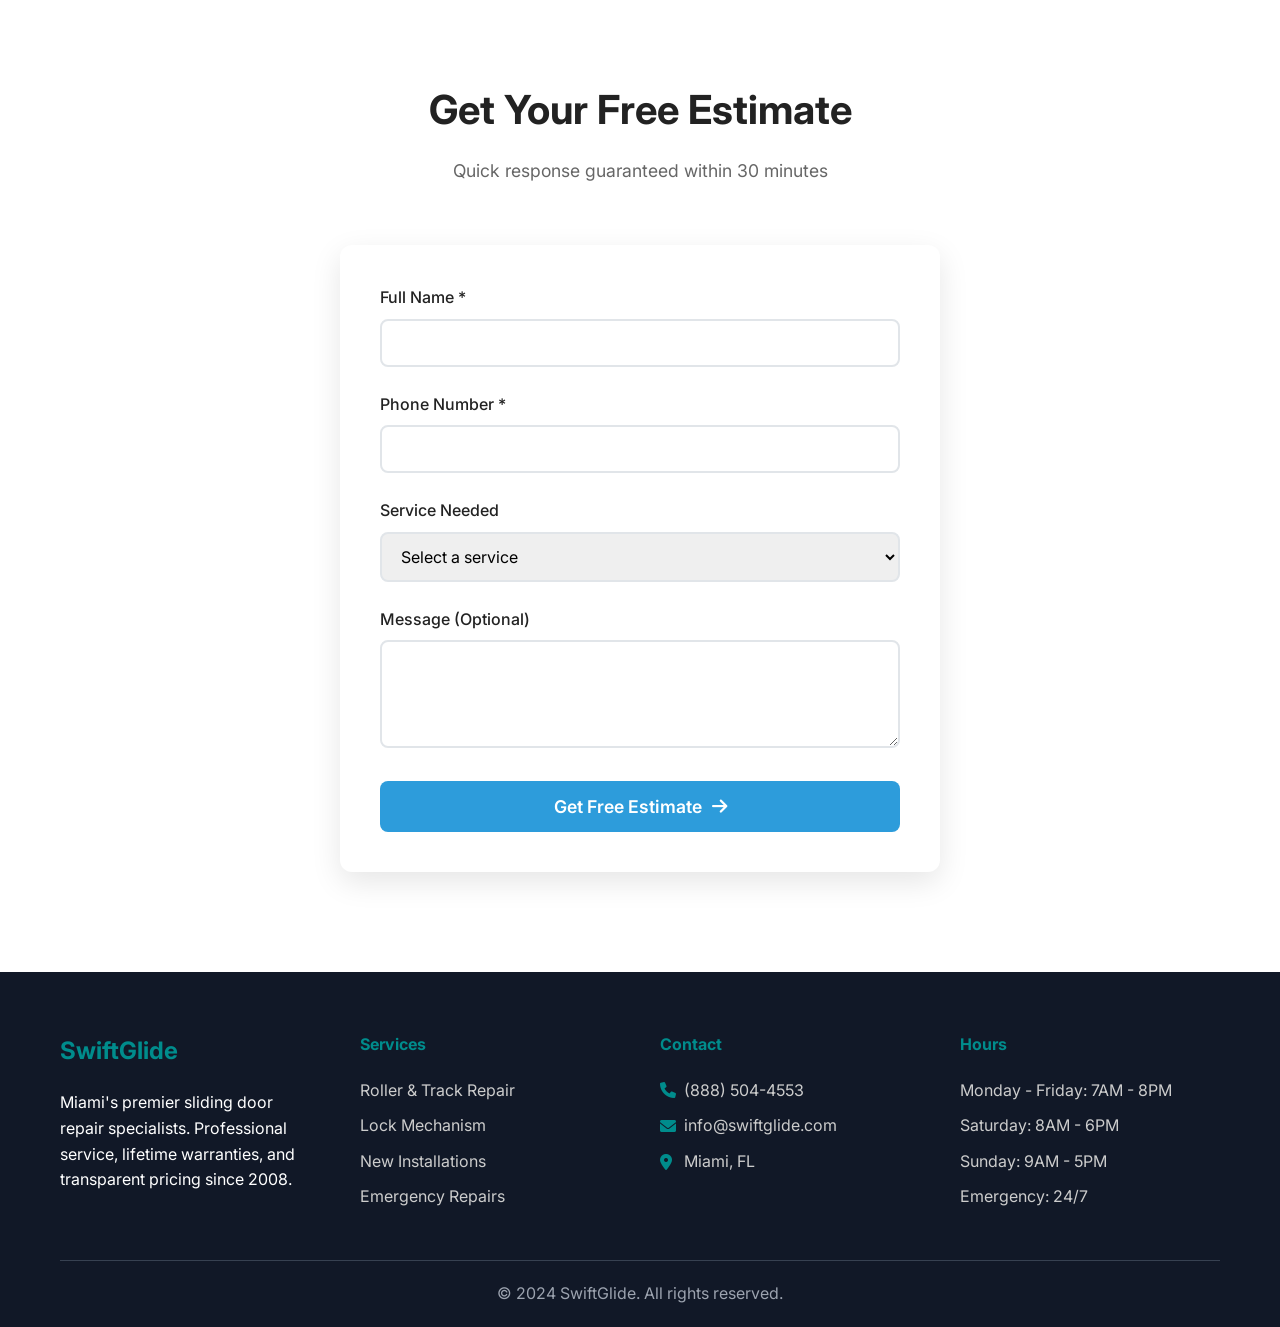
==== commit 2d080fdc: "Implement responsive image gallery with navigation and auto-advance Co-authored-by: nehorayamar51 <n" ====
--- a/swiftglide.html
+++ b/swiftglide.html
@@ -227,38 +227,108 @@
         }
 
         .gallery-container {
+            position: relative;
+            max-width: 800px;
+            margin: 0 auto;
+            border-radius: 12px;
             overflow: hidden;
-            border-radius: 12px;
+            box-shadow: 0 10px 30px rgba(0, 0, 0, 0.1);
         }
 
         .gallery-track {
             display: flex;
-            gap: 20px;
-            cursor: grab;
-            user-select: none;
-        }
-
-        .gallery-track:active {
-            cursor: grabbing;
+            transition: transform 0.5s ease;
+            width: 100%;
         }
 
         .gallery-item {
-            flex: 0 0 300px;
-            height: 250px;
-            border-radius: 8px;
-            overflow: hidden;
+            flex: 0 0 100%;
+            height: 400px;
+            position: relative;
         }
 
         .gallery-item img {
             width: 100%;
             height: 100%;
             object-fit: cover;
+            cursor: pointer;
             transition: transform 0.3s ease;
+        }
+
+        .gallery-item img:hover {
+            transform: scale(1.02);
+        }
+
+        /* Gallery Navigation */
+        .gallery-nav {
+            position: absolute;
+            top: 50%;
+            transform: translateY(-50%);
+            background: rgba(255, 255, 255, 0.9);
+            border: none;
+            width: 50px;
+            height: 50px;
+            border-radius: 50%;
             cursor: pointer;
-        }
-
-        .gallery-item img:hover {
-            transform: scale(1.05);
+            display: flex;
+            align-items: center;
+            justify-content: center;
+            font-size: 1.2rem;
+            color: #222;
+            transition: all 0.3s ease;
+            z-index: 10;
+        }
+
+        .gallery-nav:hover {
+            background: rgba(255, 255, 255, 1);
+            transform: translateY(-50%) scale(1.1);
+        }
+
+        .gallery-nav.prev {
+            left: 20px;
+        }
+
+        .gallery-nav.next {
+            right: 20px;
+        }
+
+        /* Gallery Dots */
+        .gallery-dots {
+            display: flex;
+            justify-content: center;
+            gap: 10px;
+            margin-top: 20px;
+        }
+
+        .gallery-dot {
+            width: 12px;
+            height: 12px;
+            border-radius: 50%;
+            background: #ccc;
+            cursor: pointer;
+            transition: all 0.3s ease;
+        }
+
+        .gallery-dot.active {
+            background: #2D9CDB;
+            transform: scale(1.2);
+        }
+
+        .gallery-dot:hover {
+            background: #2D9CDB;
+        }
+
+        /* Gallery Image Counter */
+        .gallery-counter {
+            position: absolute;
+            top: 20px;
+            right: 20px;
+            background: rgba(0, 0, 0, 0.7);
+            color: white;
+            padding: 5px 12px;
+            border-radius: 20px;
+            font-size: 0.9rem;
+            font-weight: 500;
         }
 
         /* Lightbox */
@@ -672,7 +742,28 @@
             }
             
             .gallery-item {
-                flex: 0 0 250px;
+                height: 300px;
+            }
+
+            .gallery-nav {
+                width: 40px;
+                height: 40px;
+                font-size: 1rem;
+            }
+
+            .gallery-nav.prev {
+                left: 10px;
+            }
+
+            .gallery-nav.next {
+                right: 10px;
+            }
+
+            .gallery-counter {
+                top: 10px;
+                right: 10px;
+                font-size: 0.8rem;
+                padding: 3px 8px;
             }
             
             .footer-content {
@@ -825,7 +916,36 @@
                     <div class="gallery-item">
                         <img src="https://images.unsplash.com/photo-1502005229762-cf1b2da7c5d6?ixlib=rb-4.0.3&auto=format&fit=crop&w=800&q=80" alt="Professional sliding door service" onclick="openLightbox(this.src)">
                     </div>
-                </div>
+                    <div class="gallery-item">
+                        <img src="https://images.unsplash.com/photo-1616486338812-3dadae4b4ace?ixlib=rb-4.0.3&auto=format&fit=crop&w=800&q=80" alt="Sliding patio door maintenance" onclick="openLightbox(this.src)">
+                    </div>
+                    <div class="gallery-item">
+                        <img src="https://images.unsplash.com/photo-1583847268964-b28dc8f51f92?ixlib=rb-4.0.3&auto=format&fit=crop&w=800&q=80" alt="Premium sliding door installation" onclick="openLightbox(this.src)">
+                    </div>
+                </div>
+                
+                <!-- Gallery Navigation Arrows -->
+                <button class="gallery-nav prev" id="gallery-prev">
+                    <i class="fas fa-chevron-left"></i>
+                </button>
+                <button class="gallery-nav next" id="gallery-next">
+                    <i class="fas fa-chevron-right"></i>
+                </button>
+                
+                <!-- Gallery Counter -->
+                <div class="gallery-counter" id="gallery-counter">
+                    <span id="current-image">1</span> / <span id="total-images">6</span>
+                </div>
+            </div>
+            
+            <!-- Gallery Dots -->
+            <div class="gallery-dots" id="gallery-dots">
+                <span class="gallery-dot active" data-slide="0"></span>
+                <span class="gallery-dot" data-slide="1"></span>
+                <span class="gallery-dot" data-slide="2"></span>
+                <span class="gallery-dot" data-slide="3"></span>
+                <span class="gallery-dot" data-slide="4"></span>
+                <span class="gallery-dot" data-slide="5"></span>
             </div>
         </div>
     </section>
@@ -1144,55 +1264,106 @@
             });
         });
 
-        // Gallery Drag Functionality
-        let isDown = false;
-        let startX;
-        let scrollLeft;
+        // Gallery Carousel Functionality
+        let currentGallerySlide = 0;
+        const galleryItems = document.querySelectorAll('.gallery-item');
+        const galleryDots = document.querySelectorAll('.gallery-dot');
+        const galleryPrev = document.getElementById('gallery-prev');
+        const galleryNext = document.getElementById('gallery-next');
+        const currentImageSpan = document.getElementById('current-image');
+        const totalImagesSpan = document.getElementById('total-images');
+
+        function showGallerySlide(index) {
+            // Ensure index is within bounds
+            if (index >= galleryItems.length) {
+                currentGallerySlide = 0;
+            } else if (index < 0) {
+                currentGallerySlide = galleryItems.length - 1;
+            } else {
+                currentGallerySlide = index;
+            }
+
+            // Move the gallery track
+            const translateX = -currentGallerySlide * 100;
+            galleryTrack.style.transform = `translateX(${translateX}%)`;
+
+            // Update dots
+            galleryDots.forEach(dot => dot.classList.remove('active'));
+            if (galleryDots[currentGallerySlide]) {
+                galleryDots[currentGallerySlide].classList.add('active');
+            }
+
+            // Update counter
+            if (currentImageSpan) {
+                currentImageSpan.textContent = currentGallerySlide + 1;
+            }
+        }
+
+        function nextGallerySlide() {
+            showGallerySlide(currentGallerySlide + 1);
+        }
+
+        function prevGallerySlide() {
+            showGallerySlide(currentGallerySlide - 1);
+        }
+
+        // Navigation button event listeners
+        if (galleryNext) {
+            galleryNext.addEventListener('click', nextGallerySlide);
+        }
+
+        if (galleryPrev) {
+            galleryPrev.addEventListener('click', prevGallerySlide);
+        }
+
+        // Dot click handlers
+        galleryDots.forEach((dot, index) => {
+            dot.addEventListener('click', () => {
+                showGallerySlide(index);
+            });
+        });
+
+        // Auto-advance gallery every 7 seconds
+        setInterval(nextGallerySlide, 7000);
+
+        // Touch/swipe support for mobile
+        let startTouch = 0;
+        let endTouch = 0;
 
         if (galleryTrack) {
-            galleryTrack.addEventListener('mousedown', (e) => {
-                isDown = true;
-                galleryTrack.classList.add('active');
-                startX = e.pageX - galleryTrack.offsetLeft;
-                scrollLeft = galleryTrack.scrollLeft;
+            galleryTrack.addEventListener('touchstart', (e) => {
+                startTouch = e.touches[0].clientX;
             });
 
-            galleryTrack.addEventListener('mouseleave', () => {
-                isDown = false;
-                galleryTrack.classList.remove('active');
+            galleryTrack.addEventListener('touchend', (e) => {
+                endTouch = e.changedTouches[0].clientX;
+                handleSwipe();
             });
 
-            galleryTrack.addEventListener('mouseup', () => {
-                isDown = false;
-                galleryTrack.classList.remove('active');
-            });
-
-            galleryTrack.addEventListener('mousemove', (e) => {
-                if (!isDown) return;
-                e.preventDefault();
-                const x = e.pageX - galleryTrack.offsetLeft;
-                const walk = (x - startX) * 2;
-                galleryTrack.scrollLeft = scrollLeft - walk;
-            });
-
-            // Touch events for mobile
-            galleryTrack.addEventListener('touchstart', (e) => {
-                isDown = true;
-                startX = e.touches[0].pageX - galleryTrack.offsetLeft;
-                scrollLeft = galleryTrack.scrollLeft;
-            });
-
-            galleryTrack.addEventListener('touchmove', (e) => {
-                if (!isDown) return;
-                const x = e.touches[0].pageX - galleryTrack.offsetLeft;
-                const walk = (x - startX) * 2;
-                galleryTrack.scrollLeft = scrollLeft - walk;
-            });
-
-            galleryTrack.addEventListener('touchend', () => {
-                isDown = false;
-            });
-        }
+            function handleSwipe() {
+                const swipeThreshold = 50;
+                const diff = startTouch - endTouch;
+
+                if (Math.abs(diff) > swipeThreshold) {
+                    if (diff > 0) {
+                        // Swiped left - next slide
+                        nextGallerySlide();
+                    } else {
+                        // Swiped right - previous slide
+                        prevGallerySlide();
+                    }
+                }
+            }
+        }
+
+        // Keyboard navigation
+        document.addEventListener('keydown', (e) => {
+            if (e.key === 'ArrowLeft') {
+                prevGallerySlide();
+            } else if (e.key === 'ArrowRight') {
+                nextGallerySlide();
+            }
+        });
 
         // Lightbox functionality
         function openLightbox(src) {
@@ -1280,6 +1451,14 @@
             
             // Initialize first testimonial
             showTestimonial(0);
+            
+            // Initialize gallery
+            if (galleryItems.length > 0) {
+                showGallerySlide(0);
+                if (totalImagesSpan) {
+                    totalImagesSpan.textContent = galleryItems.length;
+                }
+            }
         });
     </script>
 </body>
